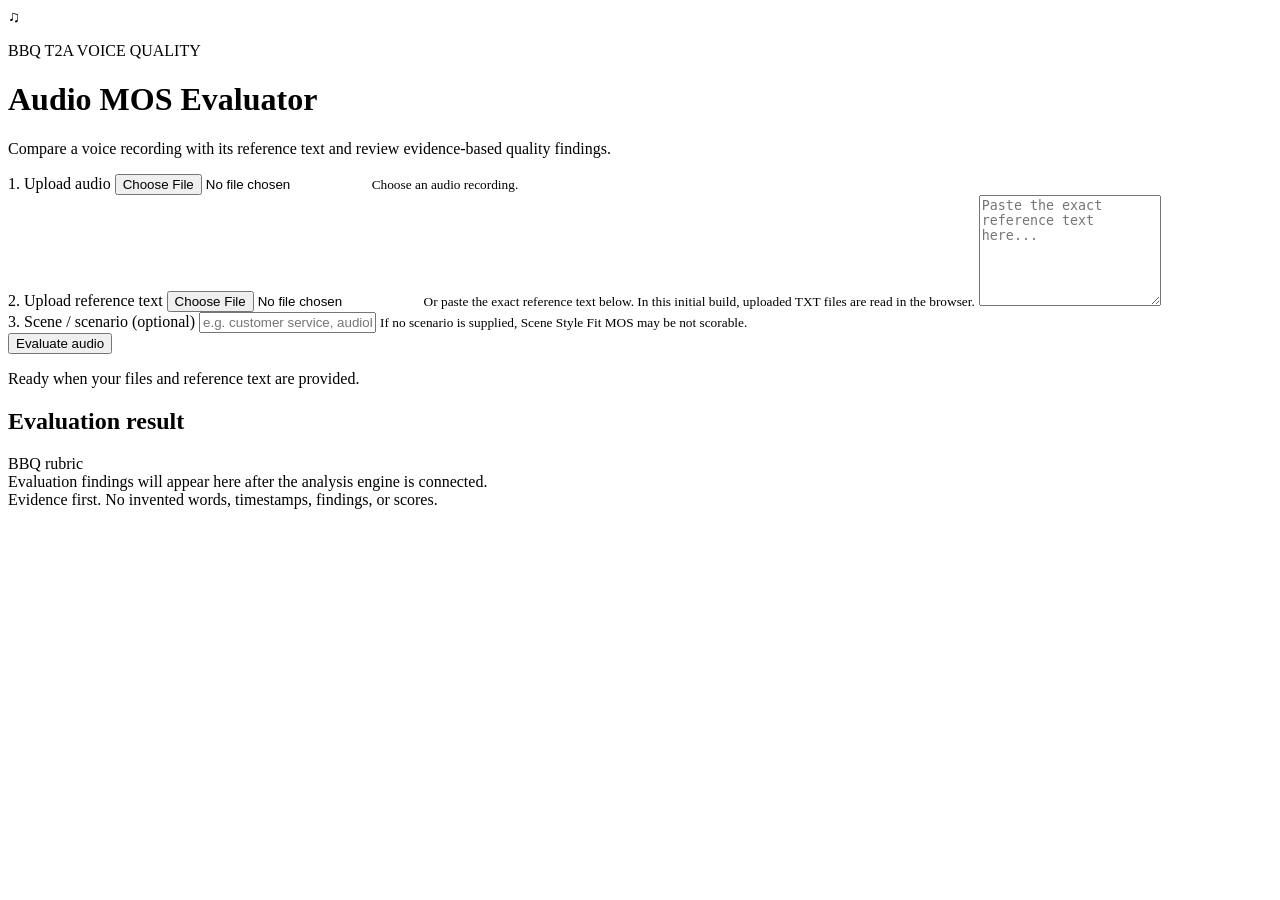
==== index.html @ 8f97fc97 "Add GitHub Pages entry file index.html" ====
<!doctype html>
<html lang="en">
<head>
  <meta charset="utf-8">
  <meta name="viewport" content="width=device-width, initial-scale=1">
  <meta name="theme-color" content="#10131a">
  <title>Audio MOS Evaluator</title>
  <link rel="stylesheet" href="styles.css">
</head>
<body>
  <main class="shell">
    <header class="hero">
      <div class="mark" aria-hidden="true">♫</div>
      <p class="eyebrow">BBQ T2A VOICE QUALITY</p>
      <h1>Audio MOS Evaluator</h1>
      <p class="sub">Compare a voice recording with its reference text and review evidence-based quality findings.</p>
    </header>
    <section class="panel">
      <div class="field">
        <label for="audioFile">1. Upload audio</label>
        <input id="audioFile" type="file" accept=".wav,.mp3,.m4a,.flac,audio/*">
        <small>Choose an audio recording.</small>
        <audio id="audioPreview" controls hidden></audio>
      </div>
      <div class="field">
        <label for="textFile">2. Upload reference text</label>
        <input id="textFile" type="file" accept=".txt,.pdf,.doc,.docx,.png,.jpg,.jpeg">
        <small>Or paste the exact reference text below. In this initial build, uploaded TXT files are read in the browser.</small>
        <textarea id="referenceText" rows="7" placeholder="Paste the exact reference text here..."></textarea>
      </div>
      <div class="field">
        <label for="scenario">3. Scene / scenario (optional)</label>
        <input id="scenario" type="text" placeholder="e.g. customer service, audiobook, podcast">
        <small>If no scenario is supplied, Scene Style Fit MOS may be not scorable.</small>
      </div>
      <button id="evaluateBtn" type="button">Evaluate audio</button>
      <p id="status" class="status" role="status">Ready when your files and reference text are provided.</p>
    </section>
    <section class="panel results" aria-live="polite">
      <div class="result-head"><h2>Evaluation result</h2><span class="pill">BBQ rubric</span></div>
      <div id="resultBody" class="empty">Evaluation findings will appear here after the analysis engine is connected.</div>
    </section>
    <footer>Evidence first. No invented words, timestamps, findings, or scores.</footer>
  </main>
  <script src="app.js"></script>
</body>
</html>
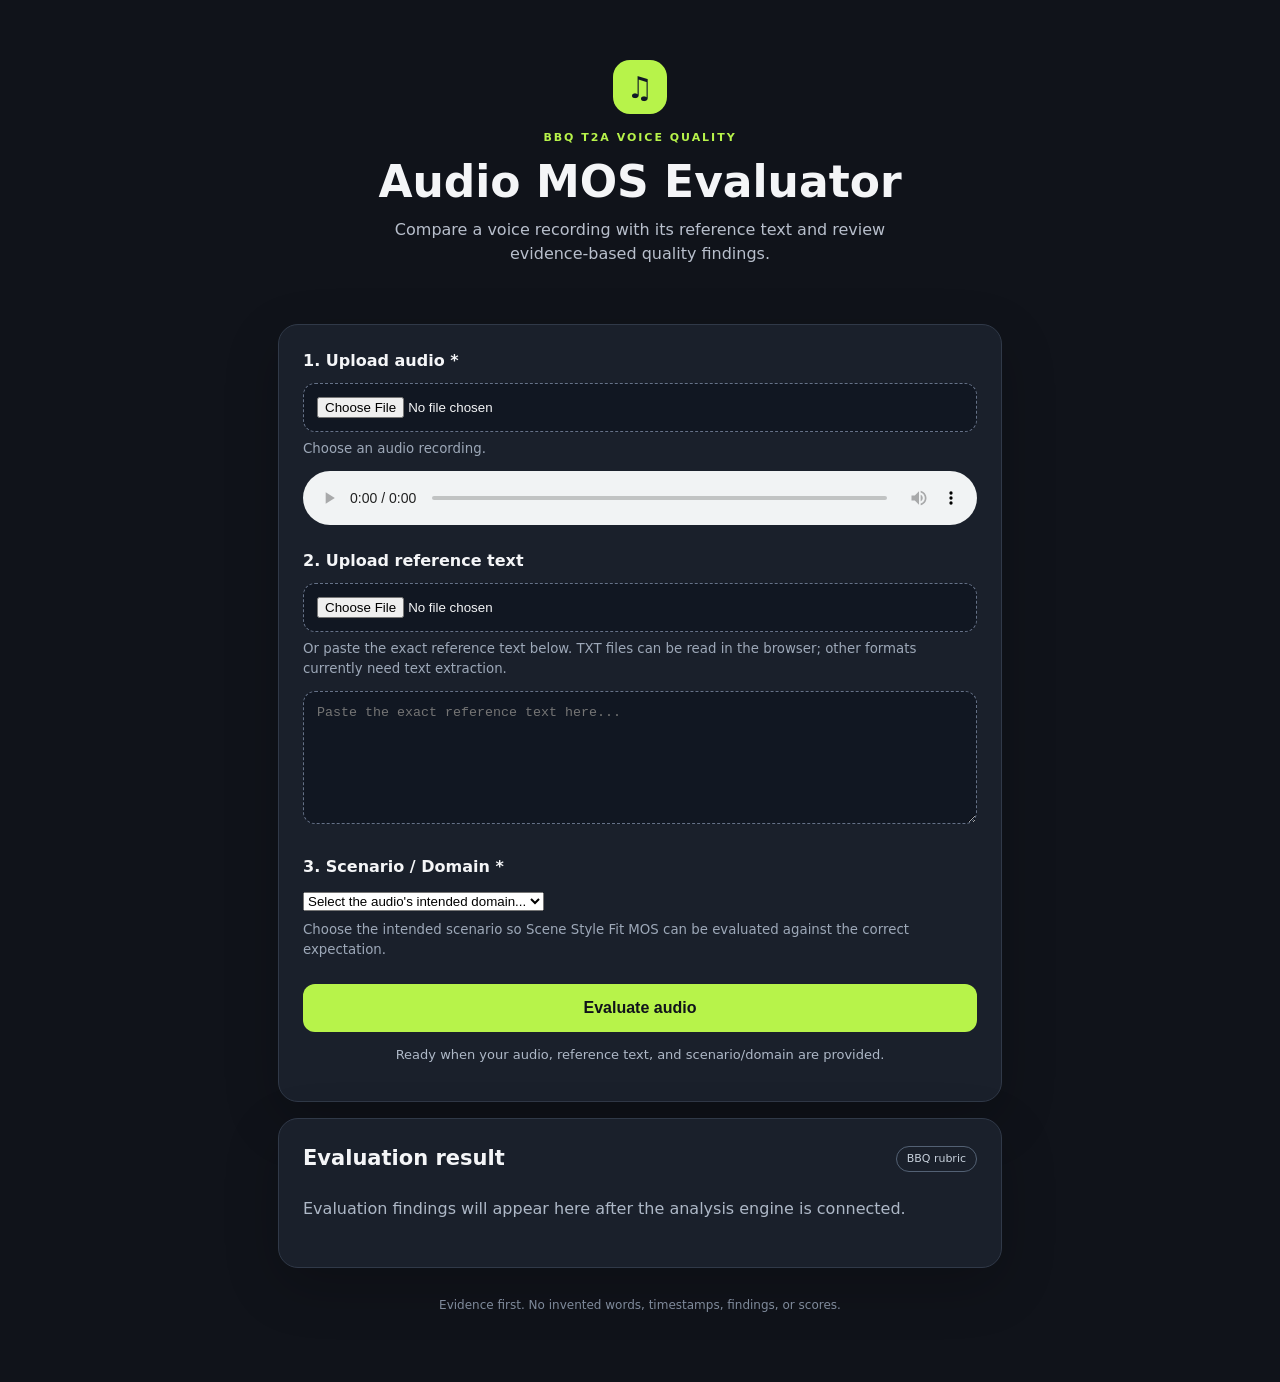
==== commit 5d7fabcb: "Sync root page with required scenario/domain dropdown" ====
--- a/index.html
+++ b/index.html
@@ -17,24 +17,46 @@
     </header>
     <section class="panel">
       <div class="field">
-        <label for="audioFile">1. Upload audio</label>
-        <input id="audioFile" type="file" accept=".wav,.mp3,.m4a,.flac,audio/*">
+        <label for="audioFile">1. Upload audio <span aria-hidden="true">*</span></label>
+        <input id="audioFile" type="file" accept=".wav,.mp3,.m4a,.flac,audio/*" required>
         <small>Choose an audio recording.</small>
         <audio id="audioPreview" controls hidden></audio>
       </div>
       <div class="field">
         <label for="textFile">2. Upload reference text</label>
         <input id="textFile" type="file" accept=".txt,.pdf,.doc,.docx,.png,.jpg,.jpeg">
-        <small>Or paste the exact reference text below. In this initial build, uploaded TXT files are read in the browser.</small>
-        <textarea id="referenceText" rows="7" placeholder="Paste the exact reference text here..."></textarea>
+        <small>Or paste the exact reference text below. TXT files can be read in the browser; other formats currently need text extraction.</small>
+        <textarea id="referenceText" rows="7" placeholder="Paste the exact reference text here..." required></textarea>
       </div>
       <div class="field">
-        <label for="scenario">3. Scene / scenario (optional)</label>
-        <input id="scenario" type="text" placeholder="e.g. customer service, audiobook, podcast">
-        <small>If no scenario is supplied, Scene Style Fit MOS may be not scorable.</small>
+        <label for="scenario">3. Scenario / Domain <span aria-hidden="true">*</span></label>
+        <select id="scenario" required>
+          <option value="">Select the audio's intended domain...</option>
+          <option value="AI Assistant">AI Assistant</option>
+          <option value="Spoken-Language Teaching">Spoken-Language Teaching</option>
+          <option value="Navigation Prompt">Navigation Prompt</option>
+          <option value="Podcast / Vlog">Podcast / Vlog</option>
+          <option value="Digital-Human Live Commerce">Digital-Human Live Commerce</option>
+          <option value="Customer Service">Customer Service</option>
+          <option value="Audiobook">Audiobook</option>
+          <option value="Video Voice-Over">Video Voice-Over</option>
+          <option value="Other">Other</option>
+        </select>
+        <small>Choose the intended scenario so Scene Style Fit MOS can be evaluated against the correct expectation.</small>
+      </div>
+      <div class="field" id="voiceOverSubdomainField" hidden>
+        <label for="voiceOverSubdomain">Video Voice-Over type <span aria-hidden="true">*</span></label>
+        <select id="voiceOverSubdomain">
+          <option value="">Select the content type...</option>
+          <option value="News">News</option>
+          <option value="Entertainment / Social Media">Entertainment / Social Media</option>
+          <option value="Character Animation">Character Animation</option>
+          <option value="Religious / Formal Content">Religious / Formal Content</option>
+        </select>
+        <small>These types follow the Video Voice-Over expectations in the evaluation guideline.</small>
       </div>
       <button id="evaluateBtn" type="button">Evaluate audio</button>
-      <p id="status" class="status" role="status">Ready when your files and reference text are provided.</p>
+      <p id="status" class="status" role="status">Ready when your audio, reference text, and scenario/domain are provided.</p>
     </section>
     <section class="panel results" aria-live="polite">
       <div class="result-head"><h2>Evaluation result</h2><span class="pill">BBQ rubric</span></div>
--- a/styles.css
+++ b/styles.css
@@ -0,0 +1 @@
+*{box-sizing:border-box}body{margin:0;background:#10131a;color:#f4f5f7;font:16px/1.5 system-ui,-apple-system,Segoe UI,sans-serif}.shell{max-width:760px;margin:0 auto;padding:36px 18px 56px}.hero{text-align:center;padding:24px 12px 30px}.mark{width:54px;height:54px;margin:0 auto 16px;border-radius:17px;display:grid;place-items:center;background:#b7f34a;color:#111827;font-size:30px;font-weight:800}.eyebrow{font-size:11px;letter-spacing:.18em;color:#b7f34a;font-weight:800}.hero h1{font-size:clamp(30px,6vw,44px);line-height:1.1;margin:8px 0}.sub{max-width:560px;margin:12px auto;color:#b8bfcc}.panel{background:#1a202b;border:1px solid #303948;border-radius:20px;padding:24px;margin:16px 0;box-shadow:0 18px 55px #0003}.field{margin-bottom:24px}.field label{display:block;font-weight:750;margin-bottom:10px}.field input[type=file],textarea,.field input[type=text]{width:100%;border:1px dashed #657187;border-radius:12px;padding:13px;background:#111722;color:#f4f5f7}.field input[type=text]{border-style:solid}textarea{margin-top:12px;resize:vertical}small{display:block;color:#9da8b8;margin-top:7px}audio{display:block;width:100%;margin-top:12px}button{width:100%;border:0;border-radius:12px;padding:15px;background:#b7f34a;color:#10131a;font-weight:850;font-size:16px;cursor:pointer}button:disabled{opacity:.55;cursor:not-allowed}.status{color:#aeb8c7;text-align:center;font-size:13px}.result-head{display:flex;align-items:center;justify-content:space-between;gap:12px}.result-head h2{margin:0;font-size:21px}.pill{border:1px solid #536174;color:#c7d0dc;border-radius:99px;padding:4px 10px;font-size:11px}.empty{color:#aeb8c7;padding:22px 0}.finding{padding:12px 0;border-bottom:1px solid #303948}.finding strong{color:#b7f34a}.scores{display:grid;grid-template-columns:1fr 1fr;gap:12px;margin-top:18px}.score{background:#111722;padding:16px;border-radius:12px}.score b{display:block;font-size:22px;color:#b7f34a}footer{text-align:center;color:#7f8a9b;font-size:12px;padding:12px}@media(max-width:520px){.panel{padding:18px}.scores{grid-template-columns:1fr}}
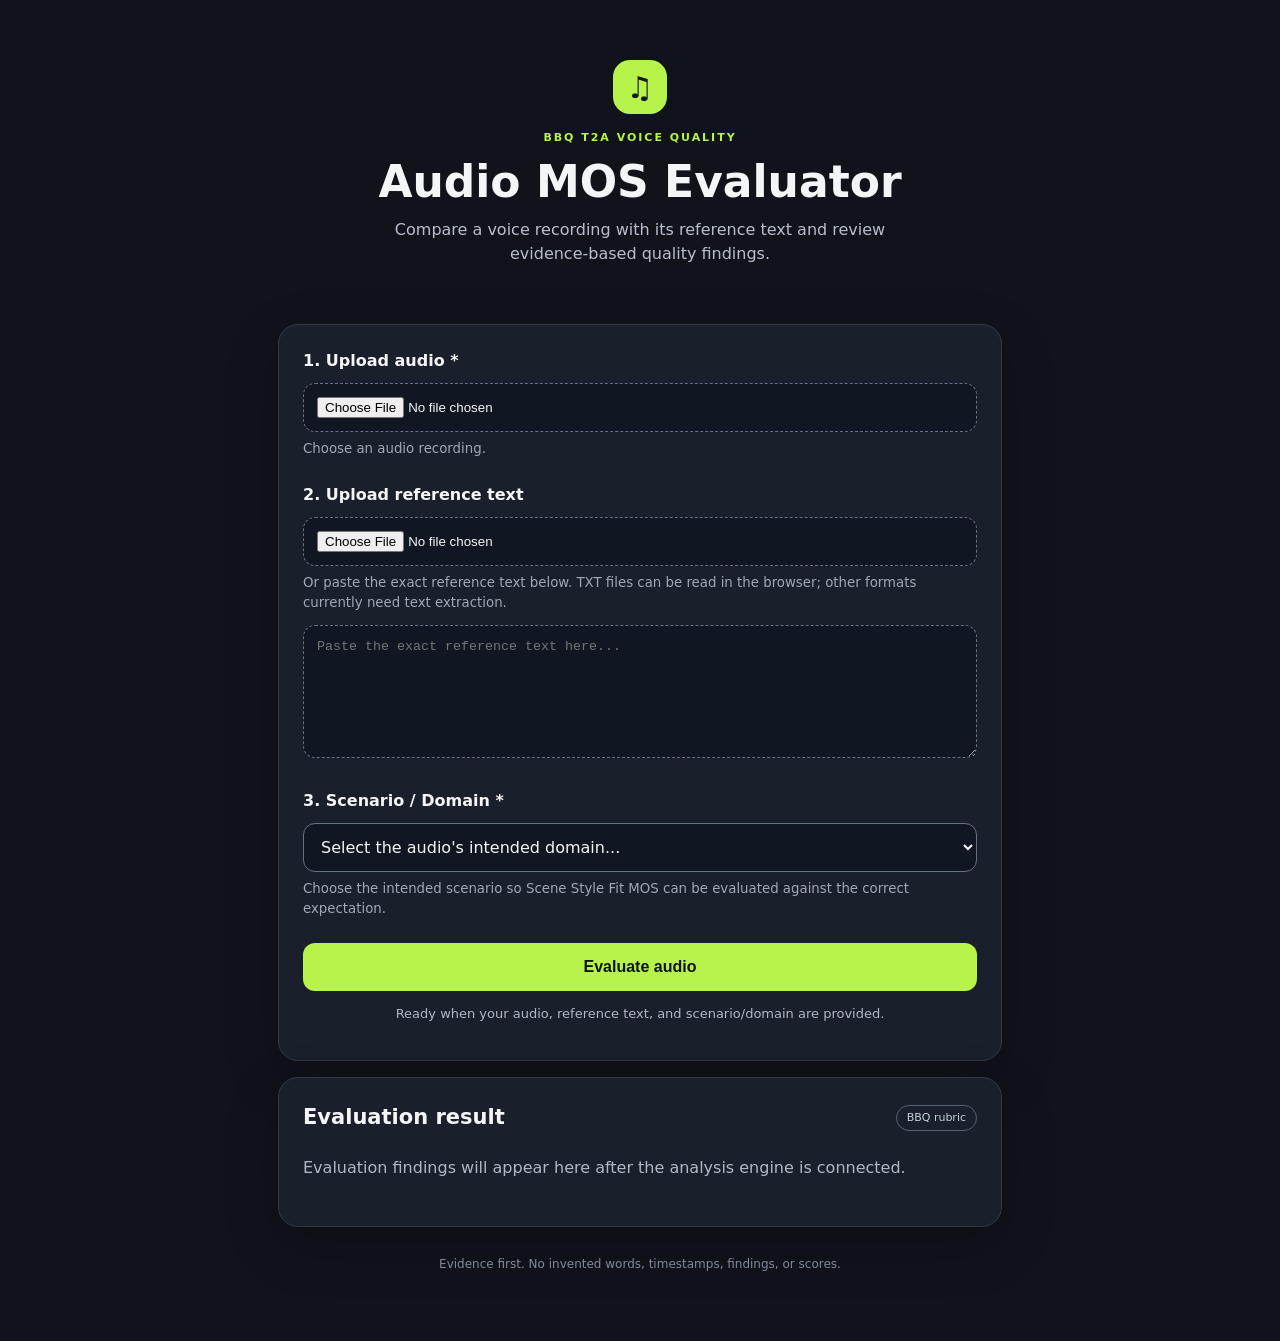
==== commit b446dd28: "Sync root page with Other scenario notes field" ====
--- a/index.html
+++ b/index.html
@@ -55,6 +55,11 @@
         </select>
         <small>These types follow the Video Voice-Over expectations in the evaluation guideline.</small>
       </div>
+      <div class="field" id="otherNotesField" hidden>
+        <label for="additionalNotes">Additional Notes for Other <span aria-hidden="true">*</span></label>
+        <textarea id="additionalNotes" rows="4" placeholder="Describe the intended scenario/domain and the specific voice style expected..."></textarea>
+        <small>Use this when none of the listed domains matches the intended scenario, as required by the evaluation guideline.</small>
+      </div>
       <button id="evaluateBtn" type="button">Evaluate audio</button>
       <p id="status" class="status" role="status">Ready when your audio, reference text, and scenario/domain are provided.</p>
     </section>
--- a/styles.css
+++ b/styles.css
@@ -1 +1,3 @@
 *{box-sizing:border-box}body{margin:0;background:#10131a;color:#f4f5f7;font:16px/1.5 system-ui,-apple-system,Segoe UI,sans-serif}.shell{max-width:760px;margin:0 auto;padding:36px 18px 56px}.hero{text-align:center;padding:24px 12px 30px}.mark{width:54px;height:54px;margin:0 auto 16px;border-radius:17px;display:grid;place-items:center;background:#b7f34a;color:#111827;font-size:30px;font-weight:800}.eyebrow{font-size:11px;letter-spacing:.18em;color:#b7f34a;font-weight:800}.hero h1{font-size:clamp(30px,6vw,44px);line-height:1.1;margin:8px 0}.sub{max-width:560px;margin:12px auto;color:#b8bfcc}.panel{background:#1a202b;border:1px solid #303948;border-radius:20px;padding:24px;margin:16px 0;box-shadow:0 18px 55px #0003}.field{margin-bottom:24px}.field label{display:block;font-weight:750;margin-bottom:10px}.field input[type=file],textarea,.field input[type=text]{width:100%;border:1px dashed #657187;border-radius:12px;padding:13px;background:#111722;color:#f4f5f7}.field input[type=text]{border-style:solid}textarea{margin-top:12px;resize:vertical}small{display:block;color:#9da8b8;margin-top:7px}audio{display:block;width:100%;margin-top:12px}button{width:100%;border:0;border-radius:12px;padding:15px;background:#b7f34a;color:#10131a;font-weight:850;font-size:16px;cursor:pointer}button:disabled{opacity:.55;cursor:not-allowed}.status{color:#aeb8c7;text-align:center;font-size:13px}.result-head{display:flex;align-items:center;justify-content:space-between;gap:12px}.result-head h2{margin:0;font-size:21px}.pill{border:1px solid #536174;color:#c7d0dc;border-radius:99px;padding:4px 10px;font-size:11px}.empty{color:#aeb8c7;padding:22px 0}.finding{padding:12px 0;border-bottom:1px solid #303948}.finding strong{color:#b7f34a}.scores{display:grid;grid-template-columns:1fr 1fr;gap:12px;margin-top:18px}.score{background:#111722;padding:16px;border-radius:12px}.score b{display:block;font-size:22px;color:#b7f34a}footer{text-align:center;color:#7f8a9b;font-size:12px;padding:12px}@media(max-width:520px){.panel{padding:18px}.scores{grid-template-columns:1fr}}
+
+.field select{width:100%;border:1px solid #657187;border-radius:12px;padding:13px;background:#111722;color:#f4f5f7;font:inherit}.field select:focus,textarea:focus{outline:2px solid #b7f34a;outline-offset:2px}[hidden]{display:none!important}
